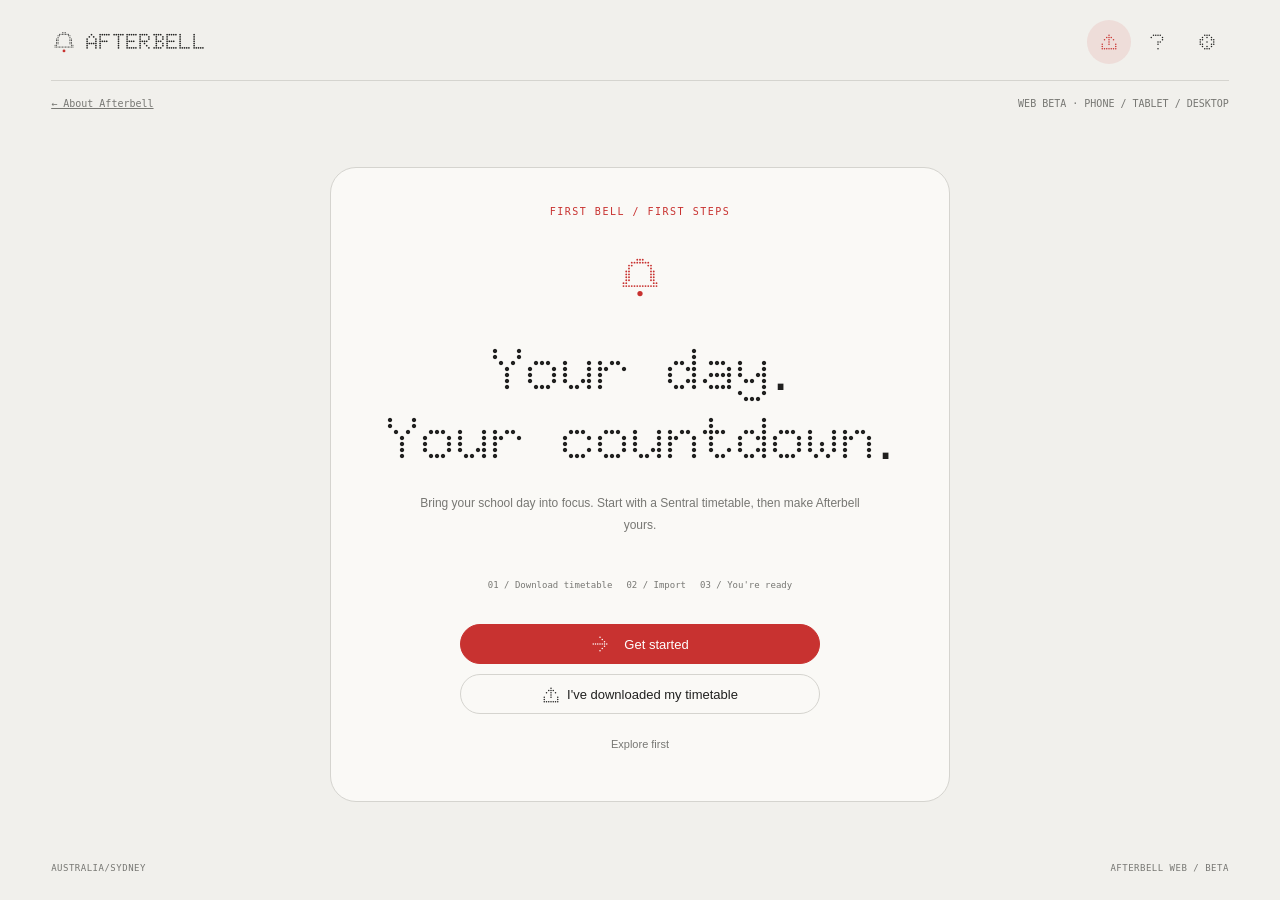
==== app.html @ 5916a14c "Add files via upload" ====
<!doctype html>
<html lang="en"><head><meta charset="utf-8"><meta name="viewport" content="width=device-width,initial-scale=1"><title>Afterbell · Web app</title><meta name="theme-color" content="#f1f0ec"><meta name="apple-mobile-web-app-capable" content="yes"><link rel="manifest" href="afterbell.webmanifest"><link rel="apple-touch-icon" href="web-icon.png"><link rel="icon" href="assets/afterbell-app-icon.svg"><style>@font-face{font-family:Doto;src:url([data-uri]) format('truetype');font-weight:100 900;font-display:swap}
*{box-sizing:border-box}html{color-scheme:light}body{--bg:#f1f0ec;--surface:#faf9f6;--fg:#20201f;--muted:#777773;--line:#d5d4cf;--accent:#c83230;--timer-scale:1;width:430px;max-width:100%;margin:0;padding:25px;background:var(--bg);color:var(--fg);font:13px/1.5 'Segoe UI',Arial,sans-serif;isolation:isolate}body[data-theme=dark],body[data-theme=cyberpunk],body[data-theme=forest]{color-scheme:dark}body[data-theme=dark]{--bg:#111;--surface:#1b1b1b;--fg:#ededeb;--muted:#999995;--line:#343432;--accent:#ed4943}@media(prefers-color-scheme:dark){body[data-theme=system]{color-scheme:dark;--bg:#111;--surface:#1b1b1b;--fg:#ededeb;--muted:#999995;--line:#343432;--accent:#ed4943}}
header,.header-actions,.wordmark,.row{display:flex;align-items:center;justify-content:space-between}header{padding-bottom:16px;border-bottom:1px solid var(--line)}.wordmark{gap:9px}.brand-dot{height:8px;width:8px;border-radius:100%;background:var(--accent)}h1{font:750 22px/1 Doto,monospace;letter-spacing:.3px;margin:0}.header-actions{gap:5px}button,input,select{font:inherit;color:inherit}button{cursor:pointer;background:transparent;border:1px solid var(--line);padding:9px 13px;border-radius:99px}button:hover{background:var(--surface)}button:focus-visible,summary:focus-visible,input:focus-visible,select:focus-visible{outline:2px solid var(--accent);outline-offset:3px}.icon-button{display:grid;place-items:center;width:34px;height:34px;padding:0;border:0;font-size:23px}.muted,.detail,.times span,.empty,footer{color:var(--muted)}#today{text-transform:uppercase;font:10px/1.5 Consolas,monospace;letter-spacing:1px;margin:15px 0 24px}.eyebrow{font:10px/1.4 Consolas,monospace;letter-spacing:1.5px}.hero{border:1px solid var(--line);border-radius:25px;background:var(--surface);padding:24px 21px;text-align:center;margin-bottom:28px;overflow:hidden;position:relative}.hero:before{content:'';position:absolute;top:0;left:28px;width:32px;height:3px;background:var(--accent)}.hero .eyebrow{display:flex;justify-content:center;gap:8px;align-items:center;color:var(--muted)}.hero .eyebrow:before{content:'';width:5px;height:5px;background:var(--accent);border-radius:100%}.hero h2{font-size:19px;font-weight:450;line-height:1.3;letter-spacing:-.5px;margin:15px 0 26px}.count{font:750 calc(66px * var(--timer-scale))/1.15 Doto,monospace;letter-spacing:-3px;font-variant-numeric:tabular-nums;overflow-wrap:anywhere}.count small{display:block;font:10px/1.5 Consolas,monospace;text-transform:uppercase;letter-spacing:2px;color:var(--muted);margin:12px 0 26px}.hero p{font:11px/1.5 Consolas,monospace;margin:10px 0}.hero .meta{font-size:12px;color:var(--muted);margin-top:8px}.hero progress{width:100%;height:3px;border:0;border-radius:5px;accent-color:var(--accent);margin-top:22px;display:block}.hero progress::-webkit-progress-bar{background:var(--line);border-radius:5px}.hero progress::-webkit-progress-value{background:var(--accent);border-radius:5px}.row h2{font:10px/1.5 Consolas,monospace;letter-spacing:1.3px;margin:0}.row{margin-bottom:5px;gap:10px}input[type=date]{font:10px Consolas,monospace;border:0;background:transparent;padding:7px 0;text-align:right;max-width:145px;color:var(--muted)}.class{display:grid;grid-template-columns:70px 1fr;gap:15px;padding:17px 0;border-bottom:1px solid var(--line)}.class.active .times{color:var(--accent)}.times{font:11px/1.6 Consolas,monospace;white-space:nowrap}.times span{display:block;font-size:10px}.subject{font-weight:550;font-size:13px;letter-spacing:-.2px}.detail{font-size:11px;margin-top:3px}.pill{font:9px Consolas,monospace;color:var(--accent);margin-left:8px}.empty{padding:35px 15px;text-align:center;font-size:13px;border:1px dashed var(--line);border-radius:22px;margin-bottom:25px}footer{display:flex;justify-content:space-between;gap:15px;font:9px/1.4 Consolas,monospace;letter-spacing:.5px;margin-top:24px;text-transform:uppercase}.schedule{margin-bottom:20px}[hidden]{display:none!important}
dialog{color:var(--fg);background:var(--bg);border:1px solid var(--line);border-radius:23px;padding:0;width:calc(100% - 24px);max-width:510px;max-height:calc(100dvh - 24px);box-shadow:0 24px 80px #0005}dialog::backdrop{background:#0008;backdrop-filter:blur(6px)}.settings-heading{position:sticky;top:0;z-index:2;display:flex;align-items:center;justify-content:space-between;padding:21px 23px;background:var(--bg);border-bottom:1px solid var(--line)}.settings-heading .eyebrow{color:var(--accent);font-size:9px}.settings-heading h2{font:650 29px/1.2 Doto,monospace;margin:5px 0 0}.settings-content{padding:0 23px 20px}.settings-content details{border-bottom:1px solid var(--line);padding:20px 0}.settings-content summary{font:11px/1.5 Consolas,monospace;text-transform:uppercase;letter-spacing:1px;cursor:pointer}.controls{display:grid;grid-template-columns:1fr 1fr;gap:19px 14px;margin:23px 0}.controls label,label{display:block;font-size:11px;color:var(--muted)}select{display:block;width:100%;margin-top:7px;padding:10px 8px;border:1px solid var(--line);border-radius:9px;background:var(--surface);font-size:12px;color:var(--fg)}input[type=range]{display:block;width:100%;accent-color:var(--accent);margin-top:12px}input[type=color]{display:block;width:100%;height:35px;padding:3px;border:1px solid var(--line);border-radius:8px;background:var(--surface);margin-top:7px}input[type=checkbox]{accent-color:var(--accent);vertical-align:middle}.wide{grid-column:1/-1}.wide input{display:block;max-width:100%;margin-top:9px;font-size:10px}.actions{display:flex;gap:7px;flex-wrap:wrap}.actions button,.quiet{font-size:10px;padding:8px 12px}.import{border:1px dashed var(--line);border-radius:12px;padding:14px;background:var(--surface);color:var(--fg)}.import input{display:block;width:100%;margin-top:9px;font-size:11px}#message,#appearanceMessage,.settings-content .muted{font-size:11px;line-height:1.6}.settings-version{font:9px Consolas,monospace;color:var(--muted);margin-top:23px}#source{overflow-wrap:anywhere}#clear{margin:12px 0}
@media(min-width:600px){body{width:600px;margin:0 auto;padding:40px}.hero{padding:35px 30px;border-radius:30px}.count{font-size:calc(85px * var(--timer-scale))}.hero h2{font-size:24px}.class{padding:19px 0}.subject{font-size:14px}}
h1,.count,.settings-heading h2{font-variation-settings:"ROND" 100}

.help-steps{padding-left:20px;margin:22px 0}.help-steps li{padding-left:5px;margin-bottom:28px}.help-steps li::marker{font-family:Doto,monospace;color:var(--accent);font-size:20px;font-weight:700}.help-steps h3,.help-notes h3{font-size:13px;font-weight:600;margin:0 0 8px}.help-steps p,.help-notes p{font-size:12px;line-height:1.7;color:var(--muted)}.help-steps img{display:block;width:100%;border:1px solid var(--line);border-radius:9px;margin-top:13px}.help-steps a:focus-visible{outline:2px solid var(--accent)}.settings-content details{scroll-margin-top:110px}.help-notes{border-top:1px solid var(--line);padding-top:18px}code{font-family:Consolas,monospace}html:fullscreen{overflow-y:auto;background:var(--bg,#111)}html:fullscreen body{width:min(850px,100%);min-height:100vh}html:fullscreen .count{font-size:calc(clamp(65px,11vw,130px) * var(--timer-scale))}
</style></head>
<body><div id="backdrop" aria-hidden="true"></div><video id="wallpaper" autoplay loop muted playsinline aria-hidden="true"></video><div id="veil" aria-hidden="true"></div>
<header><div class="wordmark"><span id="brandMark"></span><h1>AFTERBELL</h1></div><div class="header-actions"><button id="importShortcut" class="icon-button" title="Import timetable" aria-label="Import timetable"><svg width="18" height="18" viewBox="0 0 24 24" fill="none" stroke="currentColor" stroke-width="1.5" aria-hidden="true"><path d="M12 16V3m-5 5 5-5 5 5M4 15v6h16v-6"/></svg></button><button id="helpShortcut" class="icon-button" aria-label="Help with importing your timetable" title="Help">?</button><button id="expand" class="icon-button" title="Open in a full tab" aria-label="Open in a full tab">↗</button><button id="openSettings" class="icon-button" aria-label="Open settings" title="Settings"><svg width="18" height="18" viewBox="0 0 24 24" fill="none" stroke="currentColor" stroke-width="1.5" aria-hidden="true"><path d="M9 3h6l1 3 3 1 2 5-2 5-3 1-1 3H9l-1-3-3-1-2-5 2-5 3-1z"/><circle cx="12" cy="12" r="3"/></svg></button></div></header><aside class="web-note"><a href="index.html">← About Afterbell</a><span>WEB BETA · PHONE / TABLET / DESKTOP</span></aside>
<section id="welcome" class="welcome" hidden aria-labelledby="welcomeTitle"><span class="eyebrow">FIRST BELL / FIRST STEPS</span><div class="welcome-mark" aria-hidden="true">↥</div><h2 id="welcomeTitle">Your day<span class="normal-period">.</span><br>Your countdown<span class="normal-period">.</span></h2><p>Bring your school day into focus. Start with a Sentral timetable, then make Afterbell yours.</p><div class="setup-path"><span>01 / Download timetable</span><span>02 / Import</span><span>03 / You're ready</span></div><button id="getStarted" class="primary">Get started <span>→</span></button><button id="haveFile">I've downloaded my timetable</button><button id="skipWelcome" class="text-button">Explore first</button></section><main class="dashboard"><p id="today" class="muted"></p>

<section id="live" aria-label="Live class status"></section>
<section class="schedule"><div class="row"><h2>THE LINEUP</h2><input id="date" type="date" aria-label="Timetable date"></div><div id="classes"></div></section>

</main><footer><span id="zoneLabel"></span><span>AFTERBELL WEB / BETA</span></footer>
<dialog id="settingsPanel" aria-labelledby="settingsTitle"><div class="settings-heading"><div><span class="eyebrow">MAKE IT YOURS</span><h2 id="settingsTitle">Settings</h2></div><button id="closeSettings" class="icon-button" aria-label="Close settings">×</button></div><div class="settings-content"><nav class="settings-nav" aria-label="Settings sections"><button data-section="appearance">Design</button><button data-section="settings">Timetable</button><button data-section="display">Display</button><button data-section="help">Help</button><button data-section="notifications">Alerts</button><button data-section="privacy">Privacy</button></nav><div id="setupBanner" class="setup-banner" hidden><span class="eyebrow">LET'S GET YOU SET UP</span><p>01 Download timetable → 02 Import → 03 Ready</p><div class="actions"><button id="setupGuide">Read the guide ?</button><button id="setupImport">↥ Import timetable</button></div></div><details id="appearance" open><summary>01 / Appearance</summary><div class="draft-preview"><span class="eyebrow">LIVE PREVIEW / NOT SAVED UNTIL APPLIED</span><div id="draftPreview"></div></div><div class="controls">
<label>Theme<select id="theme"><option value="system">System</option><option value="light">Light</option><option value="dark">Dark</option><option value="forest">Forest</option><option value="rose">Rose</option><option value="cyberpunk">Cyberpunk</option><option value="custom">Custom colours</option></select></label>
<label>Countdown style<select id="clockStyle"><option value="minimal">Minimal</option><option value="pie">Time-left pie</option><option value="ring">Progress ring</option><option value="analog">Analogue clock</option><option value="digital">Digital</option><option value="cyberpunk">Cyberpunk terminal</option></select></label>
<label>Interface font<select id="bodyFont"></select></label><label>Countdown font<select id="timerFont"></select></label><div class="font-sample wide"><span id="fontSample">Aa / Make time yours<span class="normal-period">.</span></span><strong id="timerSample">36:00</strong></div><label class="wide"><input id="dotIcons" type="checkbox"> Dot-matrix icons <span class="muted">Off uses clean outline icons</span></label><label>Time format<select id="units"><option value="clock">Minutes & seconds</option><option value="minutes">Total minutes</option><option value="seconds">Total seconds</option></select></label>
<label>Text size<input id="scale" type="range" min="80" max="140" step="5"></label>
<label>Accent<input id="accent" type="color"></label><label>Background colour<input id="base" type="color"></label><label>Text colour<input id="ink" type="color"></label>
<label>Background<select id="background"><option value="plain">Plain</option><option value="aurora">Animated aurora</option><option value="grid">Moving grid</option><option value="stars">Drifting stars</option><option value="upload">Your image / GIF / video</option></select></label>
<label class="wide">Upload background (up to 3 MB) · Previewed locally; saved only with Apply<input id="media" type="file" accept="image/png,image/jpeg,image/webp,image/gif,video/mp4,video/webm"></label>
<label>Background dimming<input id="dim" type="range" min="0" max="90" step="5"></label>
<label><input id="motion" type="checkbox"> Enable animation</label><label><input id="showSchedule" type="checkbox"> Show timetable</label><label><input id="showTeacher" type="checkbox"> Show teacher</label><label><input id="showPeriod" type="checkbox"> Show period</label><label><input id="showProgress" type="checkbox"> Show progress bar</label>
</div><div class="actions"><button id="preview">Preview styles</button><button id="removeBackground">Remove upload</button><button id="resetAppearance">Reset appearance</button></div><p id="appearanceMessage" role="status" class="muted"></p></details><details id="settings"><summary>02 / Timetable & import</summary><p class="muted">Choose an .ics export from Sentral. Preview an import, then Apply to replace the saved timetable.</p><p class="file-disclosure">Your timetable is read on this device to show classes, rooms, teachers and times. Apply saves an encrypted local copy. Nothing is sent to a server. <a href="web-privacy.html" target="_blank" rel="noopener">Privacy policy</a></p><label class="import"><span class="import-symbol" aria-hidden="true">↥</span><strong>Import timetable</strong><span class="import-caption">Choose your Sentral .ics export</span><input id="file" type="file" accept=".ics,text/calendar"></label><p id="message" role="status"></p><label>School time zone<select id="zone"><option>Australia/Sydney</option><option>Australia/Brisbane</option><option>Australia/Melbourne</option><option>Australia/Adelaide</option><option>Australia/Perth</option><option>Australia/Darwin</option><option>Australia/Hobart</option><option>Australia/Lord_Howe</option><option>Pacific/Auckland</option><option>UTC</option></select></label><p id="source" class="muted"></p><button id="clear" class="quiet">Remove timetable</button><p class="muted">Stored only in this browser. Re-import when your timetable changes. No Sentral login or automatic sync.</p></details><details id="display"><summary>03 / Display</summary><p class="muted">Keep your countdown open while you work.</p><div class="actions"><button id="openTab">Open in a tab ↗</button><button id="fullscreen">Enter fullscreen ⛶</button></div><p id="displayMessage" class="muted" role="status">Press Esc for page fullscreen or F11 for a fullscreen window. On iPhone or iPad, use Share → Add to Home Screen. On Android, use the browser menu → Add to Home screen. Fullscreen availability depends on your browser. Keep the app open for the live countdown; background reminders are available in the desktop extension.</p></details><details id="help"><summary>04 / Help · Import your timetable</summary><p class="muted">Start with your school's Sentral student portal. These examples show one portal layout; your school may look a little different.</p><ol class="help-steps">
<li><h3>Choose Student & sign in</h3><p>Open your school's official Sentral portal, choose <strong>Student</strong>, then sign in with your school account. Afterbell does not need your login.</p><a href="assets/help/step-1.png" target="_blank" rel="noopener"><img src="assets/help/step-1.png" alt="Sentral login example showing the Student button" loading="lazy"></a></li>
<li><h3>Find your timetable</h3><p>On the Home dashboard, find the panel labelled with your name and <strong>Timetable</strong>. Click the heading or arrow to expand it.</p><a href="assets/help/step-2.png" target="_blank" rel="noopener"><img src="assets/help/step-2.png" alt="dashboard example showing the Timetable panel" loading="lazy"></a></li>
<li><h3>Export as ICS</h3><p>Click <strong>Export as ICS</strong> near <strong>View full timetable</strong>. Save the downloaded <code>.ics</code> file, usually in Downloads. Do not choose a PDF or screenshot.</p><a href="assets/help/step-3.png" target="_blank" rel="noopener"><img src="assets/help/step-3.png" alt="expanded timetable example showing Export as ICS" loading="lazy"></a></li>
<li><h3>Import into Afterbell</h3><p>Open <strong>Settings → Timetable & import → Import timetable</strong>. Choose the downloaded <code>.ics</code> file. Review the imported classes in the preview, then click Apply changes to save.</p><button id="goImport">Take me to import</button></li>
<li><h3>Check & make it yours</h3><p>Check the school time zone and today's classes. Choose your clock style under Appearance. Import a new export after your timetable changes; it replaces the saved timetable.</p></li></ol>
<div class="help-notes"><h3>Need a hand?</h3><p><strong>No export link?</strong> Try the student portal in a desktop browser and expand Timetable. If your school has disabled export, ask the school for an ICS timetable.</p><p><strong>No class right now?</strong> Between classes, Afterbell shows the next class. Use the date picker to check another day. If the export has ended, import a newer one.</p><p><strong>Wrong times?</strong> Check the school time zone under Timetable & import and your computer's clock.</p><p><strong>Safe to share?</strong> Your ICS file contains personal timetable information, so keep it private.</p><p>Click any tutorial image to see it larger. All help images are bundled locally.</p></div></details><details id="notifications"><summary>05 / Notifications</summary><p class="muted">Get a reminder before each class, even with Afterbell closed. Enable reminders, choose your settings, then Apply. Chrome will ask for notification/sound permissions.</p><div class="controls">
<label class="wide"><input id="remindersEnabled" type="checkbox"> Enable class reminders</label>
<label>Minutes before class<input id="reminderLead" type="number" min="0" max="60" step="0.5" required inputmode="numeric"></label>
<label>Sound<select id="reminderSound"><option value="chime">Chime</option><option value="bell">School bell</option><option value="soft">Soft tones</option><option value="digital">Digital beep</option><option value="arcade">Arcade</option><option value="system">System sound</option><option value="none">Silent</option><option value="custom">Your audio file</option></select></label>
<label>Volume<input id="reminderVolume" type="range" min="0" max="100" step="5"></label>
<label><input id="notificationDetails" type="checkbox"> Show class, room & teacher</label>
<label class="wide">Custom sound (MP3, WAV, OGG, M4A · up to 1 MB / 30 seconds)<input id="customSound" type="file" accept="audio/mpeg,audio/wav,audio/x-wav,audio/ogg,audio/mp4,audio/webm"></label>
</div><p id="soundSource" class="muted"></p><div class="actions"><button id="previewSound">Preview sound</button><button id="testNotification">Test notification</button><button id="removeSound">Remove audio</button></div><p id="notificationStatus" role="status" class="muted"></p><p class="muted">Class details can appear on your lock screen if enabled. Leave them hidden for a discreet reminder. Sound volume affects Afterbell tones and uploads; system sound uses your OS volume.</p><p class="muted">Chrome must be running. Sleeping devices, Chrome scheduling and Do Not Disturb can delay or suppress alerts. A missed reminder may appear after waking if the class has not started.</p></details><details id="privacy"><summary>06 / Privacy & local data</summary><p>Afterbell only uses your timetable and chosen background on this device. No analytics, ads, accounts, data sale or cloud sync. The web app stores data in this browser. It does not send your timetable or media to a server. Browser data and the desktop extension are separate; import your timetable on each device. Clearing site data or using private browsing can remove your saved data.</p><p>Timetable data and backgrounds are encrypted locally. Your unlocked browser can still display them; this is not a password-protected vault.</p><p><a href="web-privacy.html" target="_blank" rel="noopener">Read the full privacy policy ↗</a></p><p>Remove all saved timetable data, backgrounds, preferences and the local encryption key. Your original files in Downloads stay untouched.</p><label><input id="forgetConfirm" type="checkbox"> I understand this deletes all Afterbell data in this browser.</label><button id="forgetData" disabled>Delete all local data</button><p id="privacyMessage" role="status"></p></details><button id="replayWelcome" class="text-button">↺ Show getting started</button><p class="settings-version">Preview changes, then choose Apply. Leaving this page discards unapplied edits.</p><p class="settings-version">AFTERBELL WEB BETA · Stored on this device</p></div><div class="commit-footer"><span id="commitStatus" role="status">All changes applied</span><div class="actions"><button id="cancelSettings" disabled>Cancel changes</button><button id="applySettings" class="primary" disabled>Apply changes</button></div></div></dialog><div id="changesBar" class="changes-bar" hidden><span>Previewing unsaved changes</span><button id="revertDraft">Cancel</button><button id="applyDraft" class="primary">Apply</button></div><style>body[data-theme=forest]{--bg:#121d18;--fg:#e5efdf;--muted:#aebfae;--surface:#1b2920;--line:#36483b;--accent:#c7df9a}body[data-theme=rose]{--bg:#f3e9ed;--fg:#49333e;--muted:#846775;--surface:#fff7fa;--line:#ddc6d1;--accent:#a4446d}body[data-theme=cyberpunk]{--bg:#100e20;--fg:#f5f1ff;--muted:#beb0d8;--surface:#18122b;--line:#55406f;--accent:#f5e64a}body[data-theme=custom]{--bg:var(--base-custom);--fg:var(--ink-custom);--muted:var(--ink-custom);--surface:color-mix(in srgb,var(--base-custom) 95%,var(--ink-custom));--line:color-mix(in srgb,var(--ink-custom) 22%,transparent);--accent:var(--accent-custom)}
#backdrop,#wallpaper,#veil{position:fixed;inset:0;width:100%;height:100%;pointer-events:none;z-index:-3}#backdrop{background-size:cover;background-position:center}#wallpaper{object-fit:cover}#veil{z-index:-2;background:rgba(0,0,0,var(--dim));display:none}body:not([data-background=plain]) #veil{display:block}body:not([data-background=upload]) #wallpaper{display:none}body:not([data-background=upload]) #backdrop{background-image:none!important}body[data-background=plain] #backdrop{display:none}body[data-background=aurora] #backdrop{background:radial-gradient(ellipse at 20% 20%,#33ac9577,transparent 65%),radial-gradient(ellipse at 80% 70%,#8d59de99,transparent 65%),#102a35;background-size:180% 180%;animation:aurora 16s ease-in-out infinite alternate}body[data-background=grid] #backdrop{background-image:linear-gradient(#ac7aff33 1px,transparent 1px),linear-gradient(90deg,#ac7aff33 1px,transparent 1px)!important;background-size:36px 36px;background-color:#111329;animation:grid 12s linear infinite}body[data-background=stars] #backdrop{background-image:radial-gradient(1px 1px at 25px 30px,#fff 95%,transparent),radial-gradient(2px 2px at 120px 130px,#b4caff 95%,transparent)!important;background-color:#101727;background-size:190px 210px;animation:stars 35s linear infinite}@keyframes aurora{to{background-position:100% 100%}}@keyframes grid{to{background-position:36px 36px}}@keyframes stars{to{background-position:190px 210px}}.no-motion #backdrop{animation:none!important}.no-motion[data-background=upload] #backdrop{display:none}/* Animated GIFs cannot be paused: hide uploads when motion is disabled. */

.dial{position:relative;width:164px;height:164px;margin:0 auto 22px;border-radius:50%;background:conic-gradient(var(--accent) var(--remaining),var(--line) 0);display:grid;place-items:center}.dial-label{position:relative;font-size:23px;font-weight:550;color:var(--fg);background:var(--surface);border-radius:100%;width:78px;height:78px;display:grid;place-items:center}.ring:before{content:'';position:absolute;inset:9px;border-radius:50%;background:var(--bg)}.pie .dial-label{font-size:18px;width:65px;height:65px}.analog{background:var(--surface);border:1px solid var(--line);box-shadow:inset 0 0 0 5px var(--bg)}.numeral{position:absolute;inset:9px;text-align:center;font-size:10px;transform:rotate(var(--angle));color:var(--muted)}.hand{position:absolute;bottom:50%;left:calc(50% - 1.5px);width:3px;transform-origin:50% 100%;border-radius:5px;background:var(--fg)}.hand.hour{height:37px}.hand.minute{height:54px;width:2px;left:calc(50% - 1px)}.hand.second{height:60px;width:1px;background:var(--accent);left:50%}.hub{width:7px;height:7px;border-radius:50%;background:var(--accent);z-index:1}.hero[data-clock=digital] .count{font-family:Consolas,'Courier New',monospace;background:var(--bg);padding:15px 5px 5px;border-radius:10px;letter-spacing:2px;color:var(--accent);text-shadow:0 0 18px color-mix(in srgb,var(--accent) 35%,transparent)}.hero[data-clock=cyberpunk]{border-radius:3px;border-color:#e8ed43;background:#141025;color:#eeefff;box-shadow:4px 4px 0 #e842ad}.hero[data-clock=cyberpunk] .count{font-family:Consolas,monospace;color:#eeed49;text-shadow:2px 2px #ed3cac;letter-spacing:1px}.hero[data-clock=cyberpunk] .eyebrow,.hero[data-clock=cyberpunk] .meta,.hero[data-clock=cyberpunk] small{color:#8de6e4}
.numeral{inset:auto;transform:translate(-50%,-50%);width:18px;height:16px}
.hero[data-clock=digital] .count{font-family:Consolas,monospace;color:var(--accent);letter-spacing:-3px}.hero[data-clock=cyberpunk]{border-color:#e8ed43;background:#141025;color:#eeefff;box-shadow:3px 3px 0 #e842ad}.hero[data-clock=cyberpunk] .count{font-family:Consolas,monospace;color:#eeed49;text-shadow:2px 2px #ed3cac}.hero[data-clock=cyberpunk] .eyebrow,.hero[data-clock=cyberpunk] .meta,.hero[data-clock=cyberpunk] small{color:#8de6e4}</style><style>@font-face{font-family:SpaceGrotesk;src:url([data-uri]);font-weight:300 700;font-display:swap}@font-face{font-family:JetBrainsMono;src:url([data-uri]);font-weight:100 800;font-display:swap}@font-face{font-family:Orbitron;src:url([data-uri]);font-weight:400 900;font-display:swap}@font-face{font-family:Lora;src:url([data-uri]);font-weight:400 700;font-display:swap}@font-face{font-family:VT323;src:url([data-uri]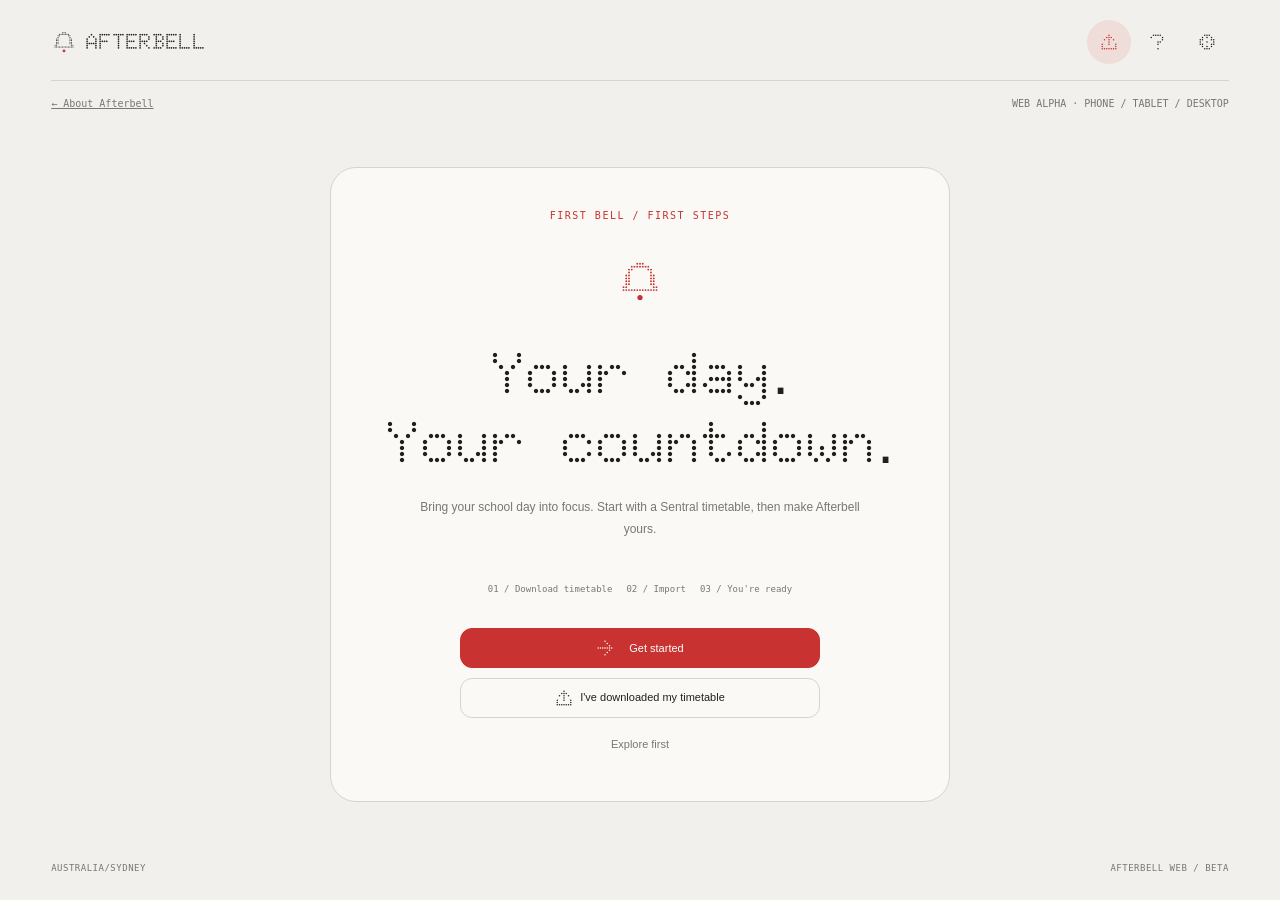
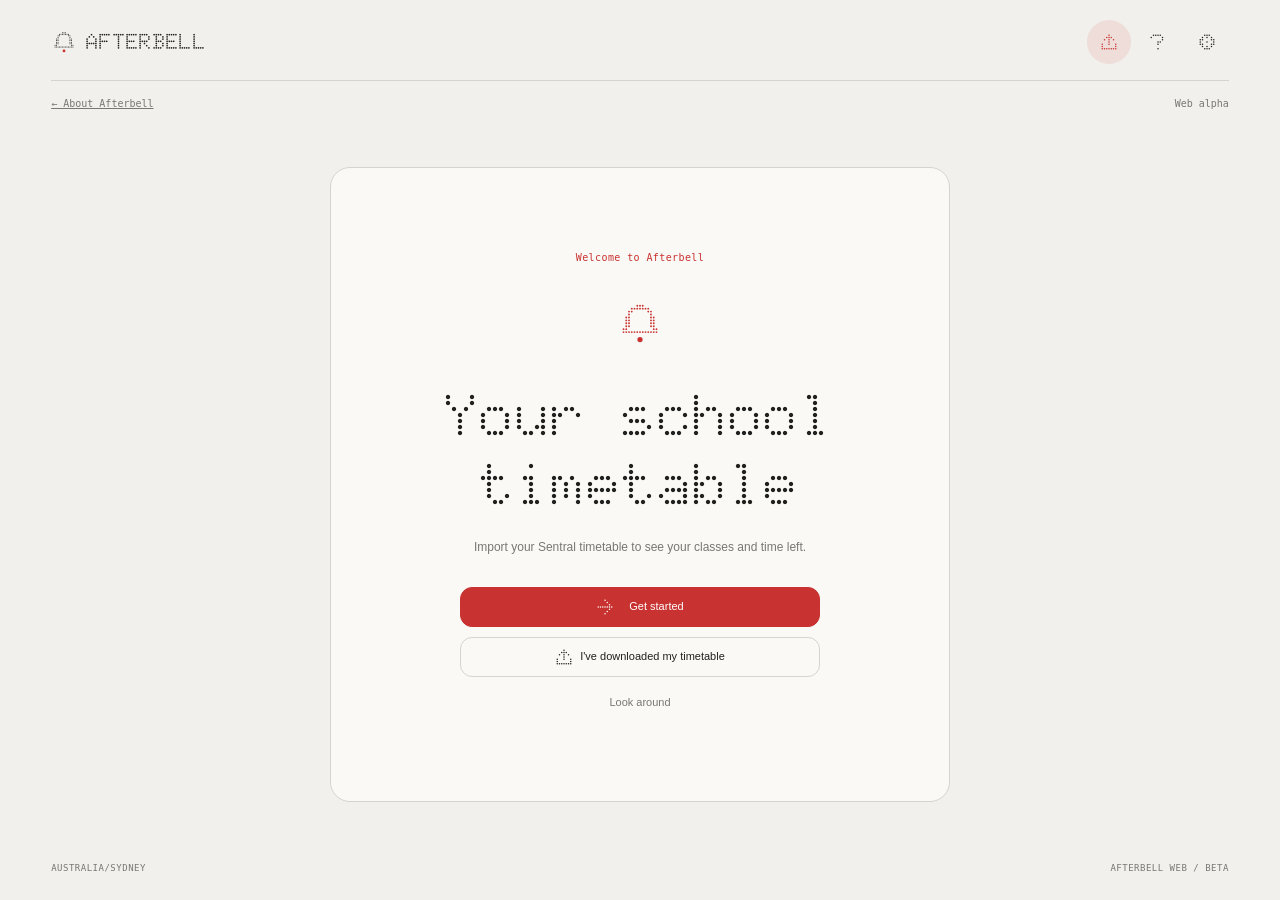
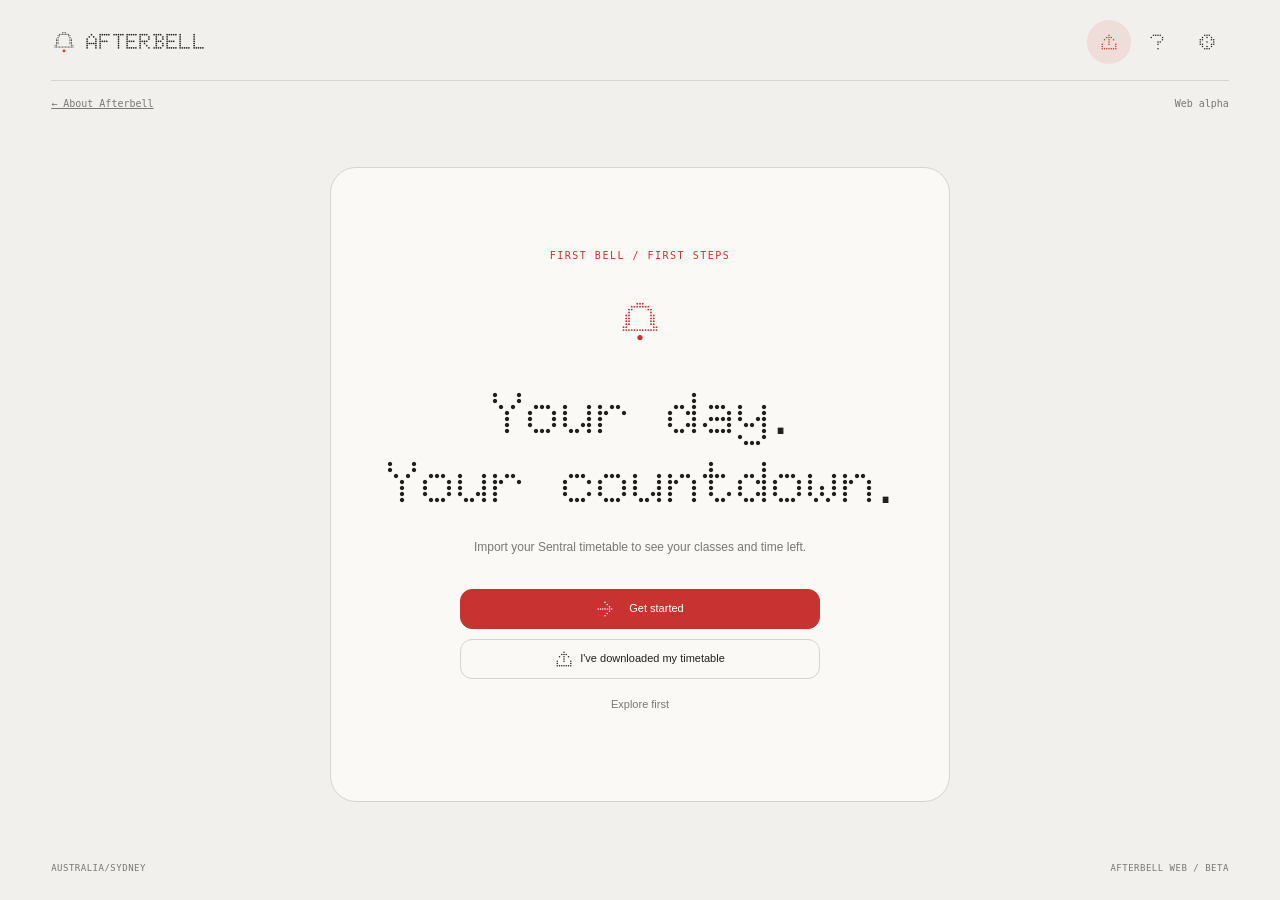
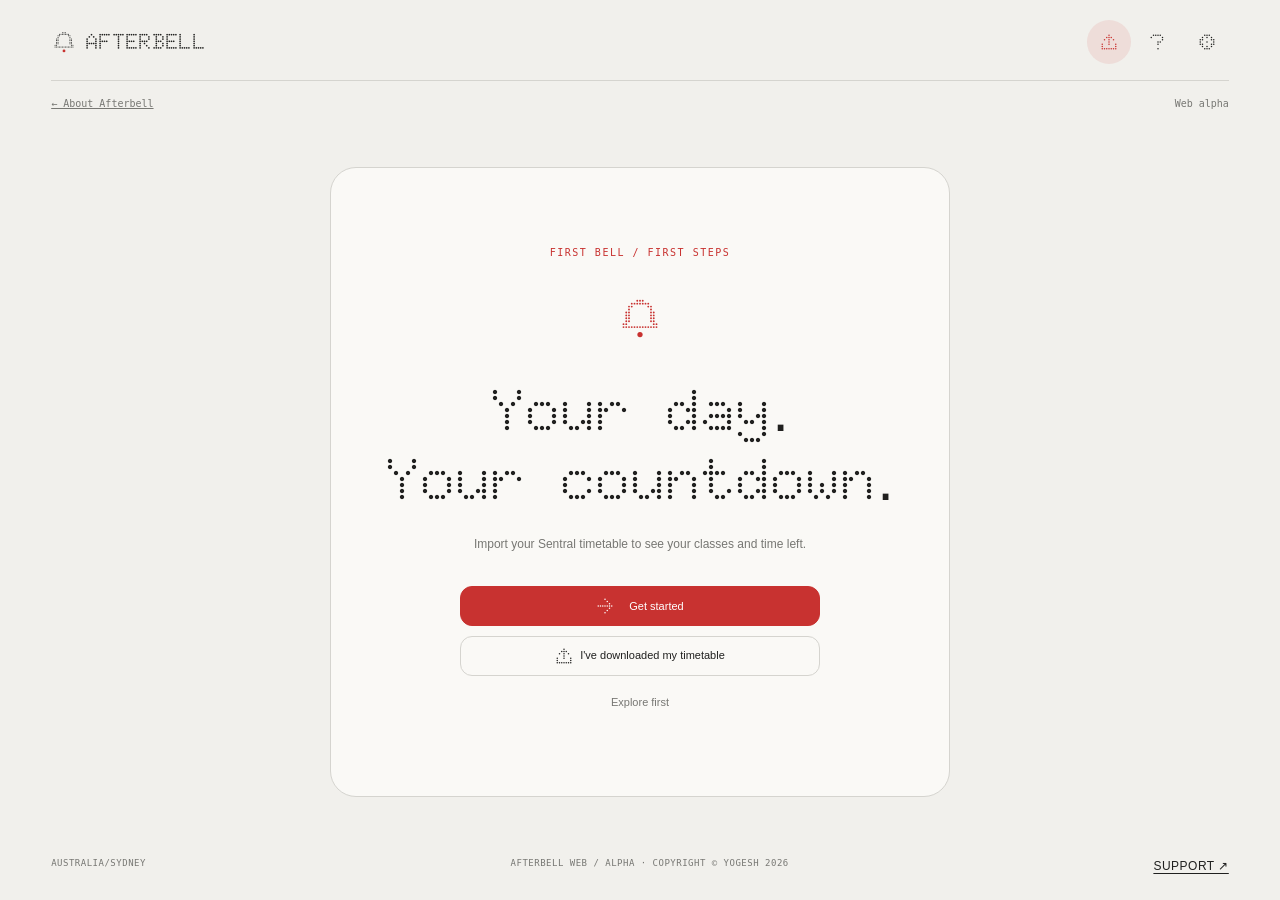
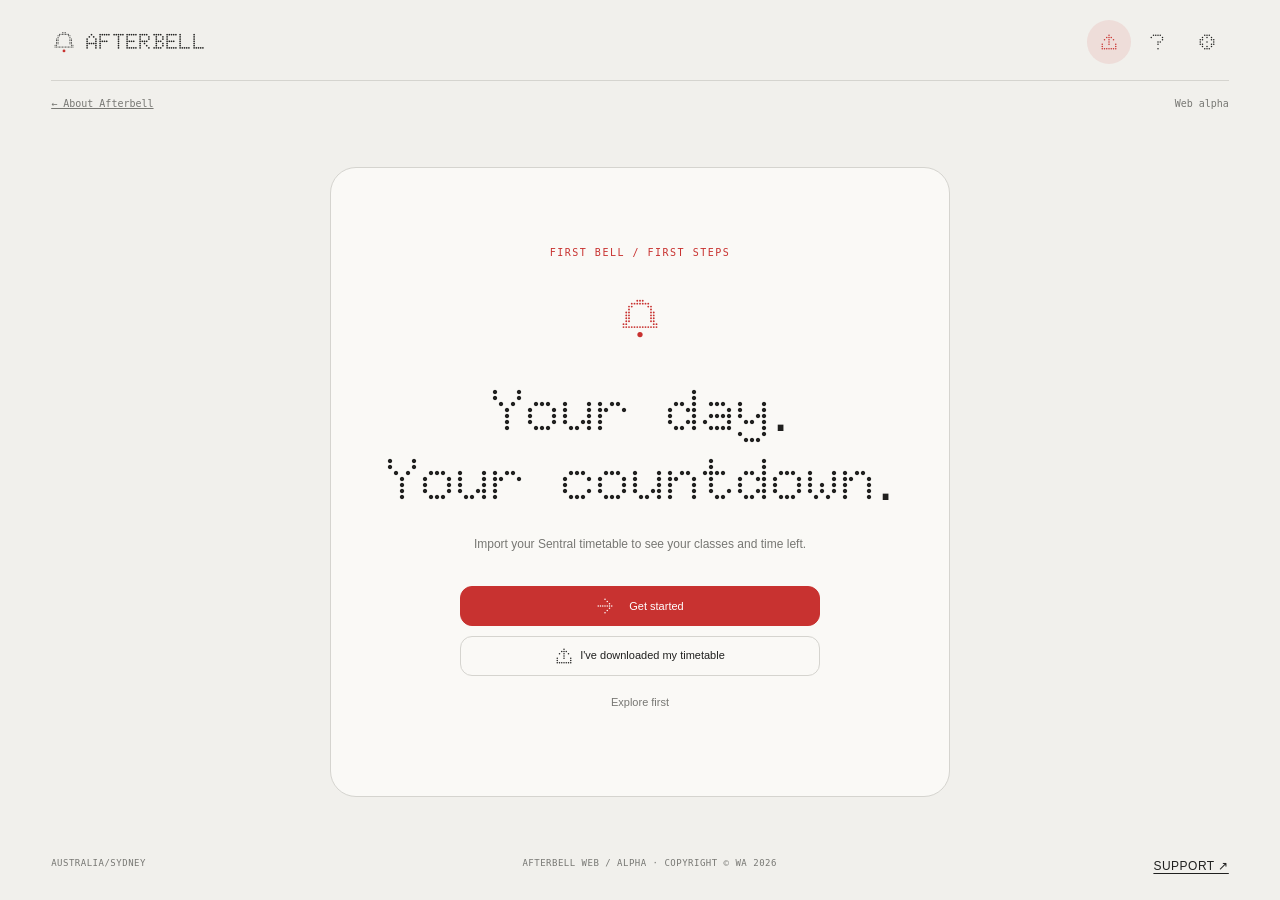
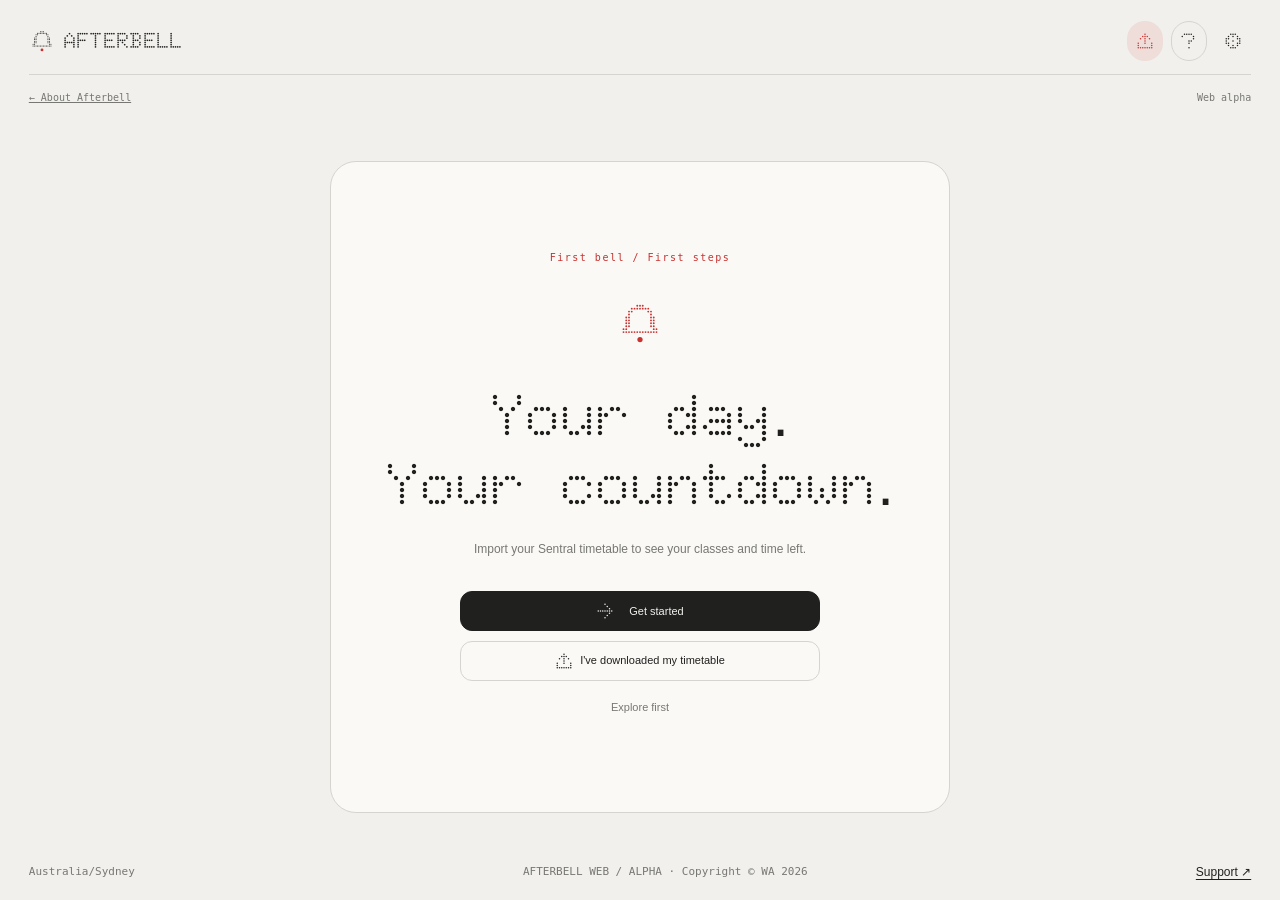
